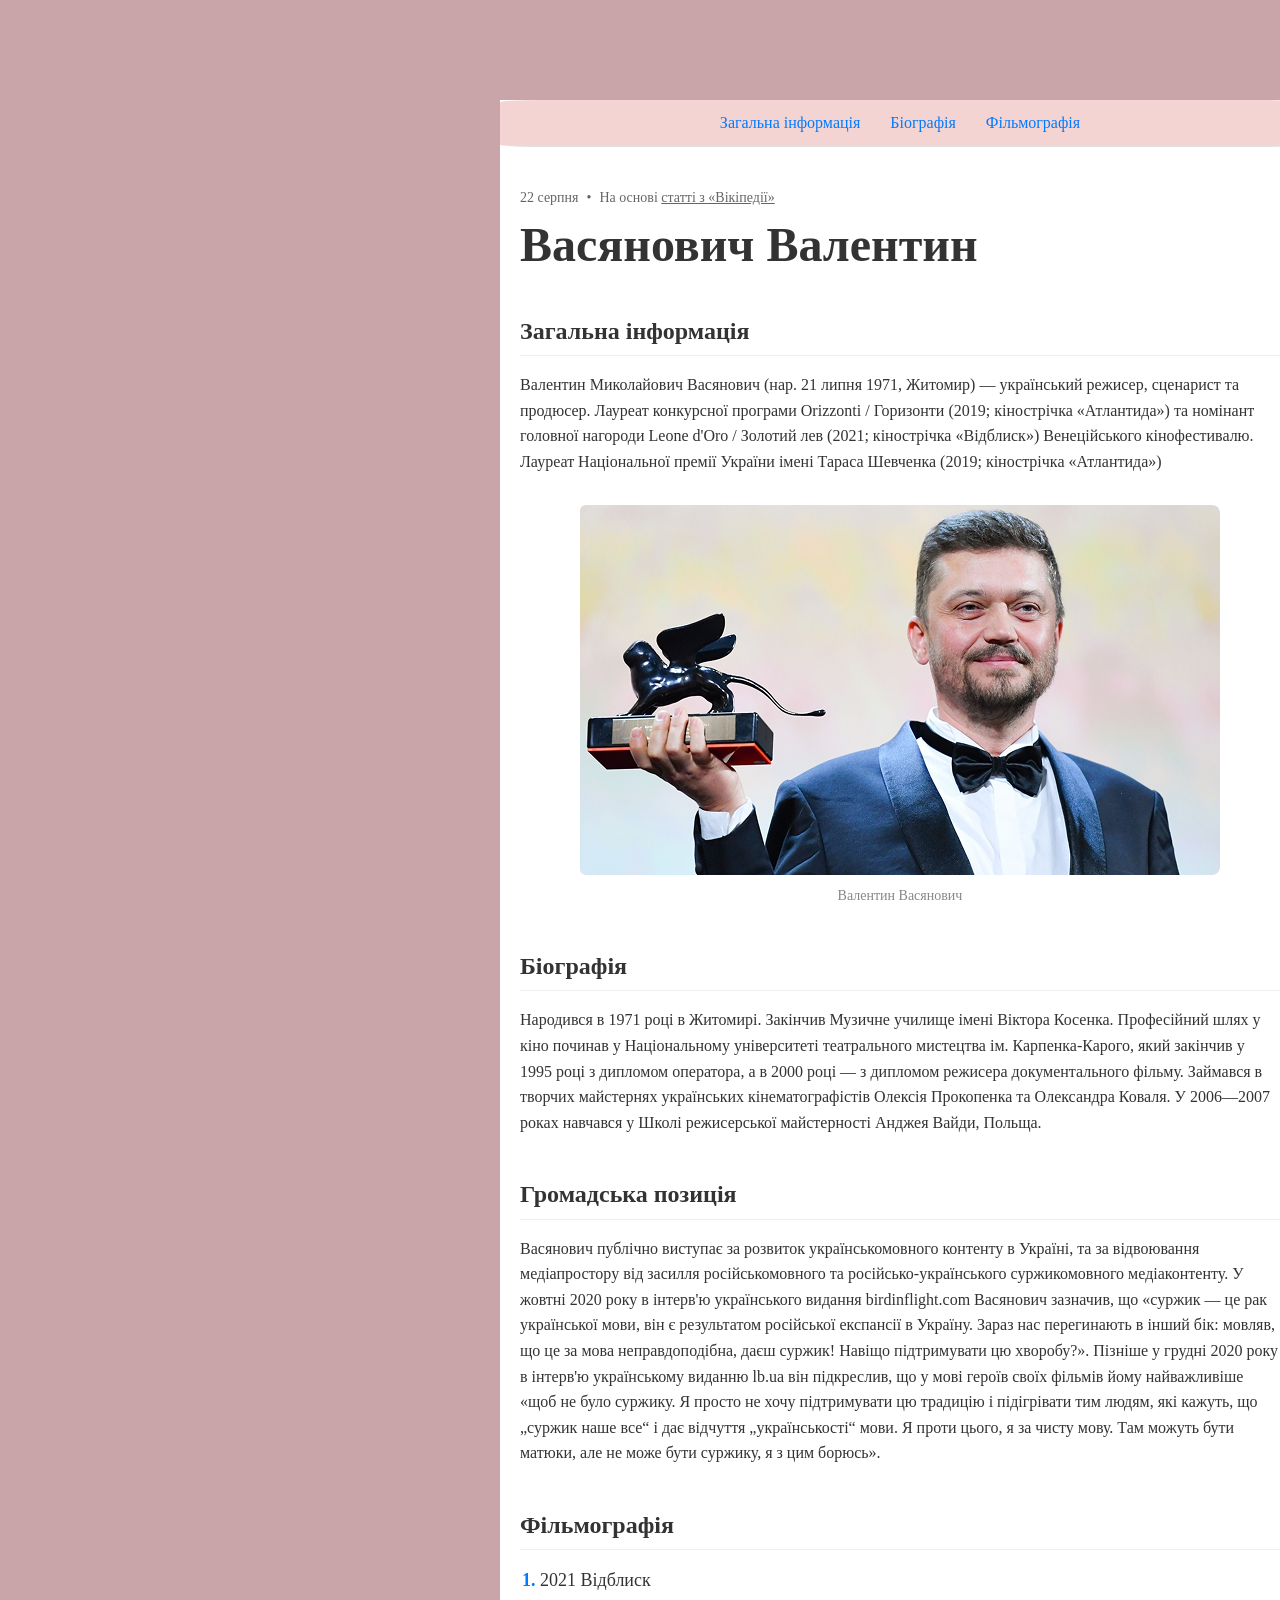
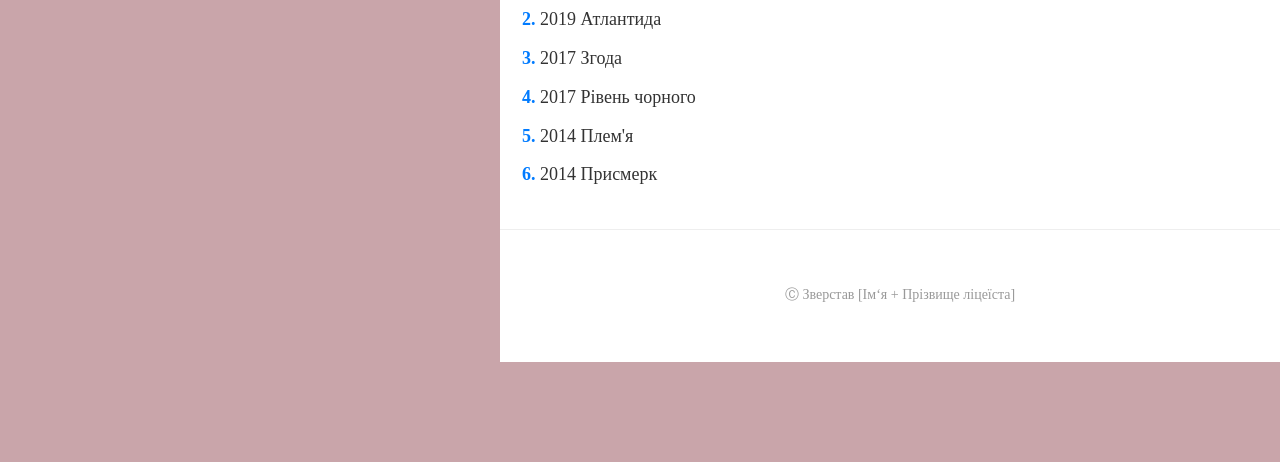
==== practical-3/index.html @ 7296e45e "Add files via upload" ====
<!doctype html>
<html class="no-js" lang="">

<head>
  <meta charset="utf-8">
    <link rel="stylesheet" href="css/style.css">
</head>

<body>
<nav>
    <ul>
        <li><a href="#">Загальна інформація</a></li>
        <li><a href="#">Біографія</a></li>
        <li><a href="#">Фільмографія</a></li>
    </ul>
</nav>
<main>
    <div class="date"><span><p>22 серпня</p></span><p>&bull;</p></span><span>На основі <a href="#">статті з «Вікіпедії»</a></span></div>
    <article><h1>Васянович Валентин</h1></article>
    <section>
        <h2>Загальна інформація</h2>
        <p>Валентин Миколайович Васянович (нар. 21 липня 1971, Житомир) — український режисер, сценарист та продюсер. Лауреат конкурсної програми Orizzonti / Горизонти (2019; кінострічка «Атлантида») та номінант головної нагороди Leone d'Oro / Золотий лев (2021; кінострічка «Відблиск») Венеційського кінофестивалю. Лауреат Національної премії України імені Тараса Шевченка (2019; кінострічка «Атлантида»)</p>
    </section>
    <section>
        <figure>
            <img src="img/image 1.png">
            <figcaption>Валентин Васянович</figcaption>
        </figure>
    </section>
    <section>
        <h2>Біографія</h2>
        <p>Народився в 1971 році в Житомирі. Закінчив Музичне училище імені Віктора Косенка. Професійний шлях у кіно починав у Національному університеті театрального мистецтва ім. Карпенка-Карого, який закінчив у 1995 році з дипломом оператора, а в 2000 році — з дипломом режисера документального фільму. Займався в творчих майстернях українських кінематографістів Олексія Прокопенка та Олександра Коваля.
            У 2006—2007 роках навчався у Школі режисерської майстерності Анджея Вайди, Польща.</p>
    </section>
    <section>
        <h2>Громадська позиція</h2>
        <p>Васянович публічно виступає за розвиток українськомовного контенту в Україні, та за відвоювання медіапростору від засилля російськомовного та російсько-українського суржикомовного медіаконтенту. У жовтні 2020 року в інтерв'ю українського видання birdinflight.com Васянович зазначив, що «суржик — це рак української мови, він є результатом російської експансії в Україну. Зараз нас перегинають в інший бік: мовляв, що це за мова неправдоподібна, даєш суржик! Навіщо підтримувати цю хворобу?». Пізніше у грудні 2020 року в інтерв'ю українському виданню lb.ua він підкреслив, що у мові героїв своїх фільмів йому найважливіше «щоб не було суржику. Я просто не хочу підтримувати цю традицію і підігрівати тим людям, які кажуть, що „суржик наше все“ і дає відчуття „українськості“ мови. Я проти цього, я за чисту мову. Там можуть бути матюки, але не може бути суржику, я з цим борюсь».</p>
    </section>
    <section>
        <h2>Фільмографія</h2>
        <ol>
            <li>2021 Відблиск</li>
            <li>2019 Атлантида</li>
            <li>2017 Згода</li>
            <li>2017 Рівень чорного</li>
            <li>2014 Плем'я</li>
            <li>2014 Присмерк</li>
        </ol>
    </section>
</main>
<footer>
    <p>Ⓒ Зверстав [Ім‘я + Прізвище ліцеїста]</p>
</footer>
</body>

</html>
---- practical-3/css/style.css ----
html {
    background: #C9A5AA;
}
body {
    width: 800px;
    line-height: 1.6;
    color: #333;
    margin: 100px 500px;
    padding: 0;
    background-color: white;
}


nav {

    background: #F4D3D3;
    border-bottom: 1px solid #e0e0e0;
    padding: 10px 0;
    border-radius: 5%;
}

nav ul {
    list-style: none;
    display: flex;
    justify-content: center;
    padding: 0;
    margin: 0;
}

nav li {
    margin: 0 15px;
}

nav a {
    text-decoration: none;
    color: #007bff;
    font-weight: 500;
}

nav a:hover {
    background: white;
}


main {

    margin: 40px auto;
    padding: 0 20px;
}


.date {
    display: flex;
    align-items: center;
    gap: 8px;
    font-size: 14px;
    color: #666;
    margin-bottom: 10px;
}


.date p {
    margin: 0;
    display: inline;
}

.date a {
    color: #666;
}


h1 {
    font-size: 48px;
    font-weight: bold;
    margin: 0 0 30px 0;
    line-height: 1.1;
}

h2 {
    font-size: 24px;
    margin-top: 40px;
    margin-bottom: 15px;
    border-bottom: 1px solid #eee;
    padding-bottom: 5px;
}

/* 6. Тексти та секції */
section {
    margin-bottom: 30px;
}

p {
    margin-bottom: 15px;
}

/* 7. Зображення та підпис */
figure {
    margin: 30px 0;
    text-align: center;
}

figure img {
    max-width: 100%;
    height: auto;
    display: block;
    margin: 0 auto;
}

figcaption {
    margin-top: 10px;
    font-size: 14px;
    color: #888;
}

/* 8. Список фільмографії */
ol {
    padding-left: 20px;
}

ol li {
    margin-bottom: 10px;
    font-size: 18px;
}

/* Стилізація року (перших цифр у списку) */
ol li::marker {
    font-weight: bold;
    color: #007bff;
}

/* 9. Футер */
footer {
    text-align: center;
    padding: 40px 0;
    border-top: 1px solid #eee;
    color: #999;
    font-size: 14px;
}
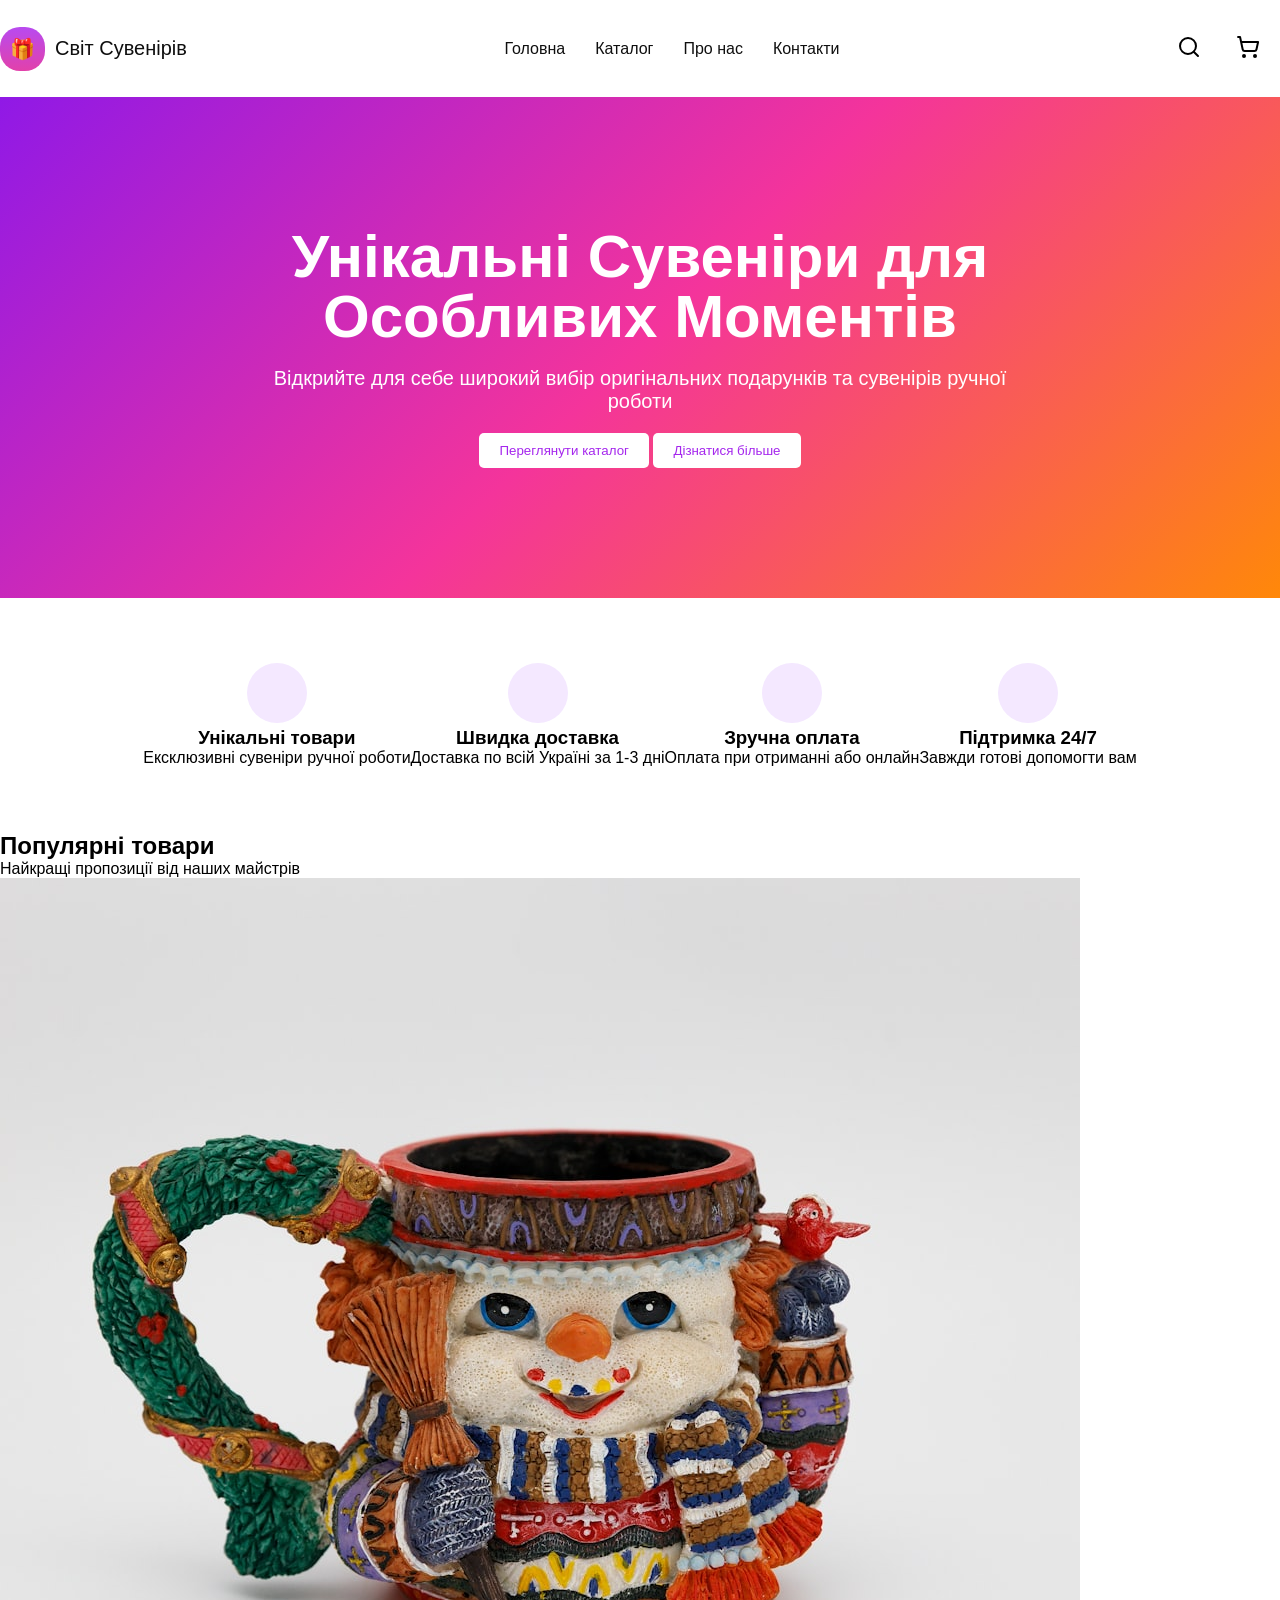
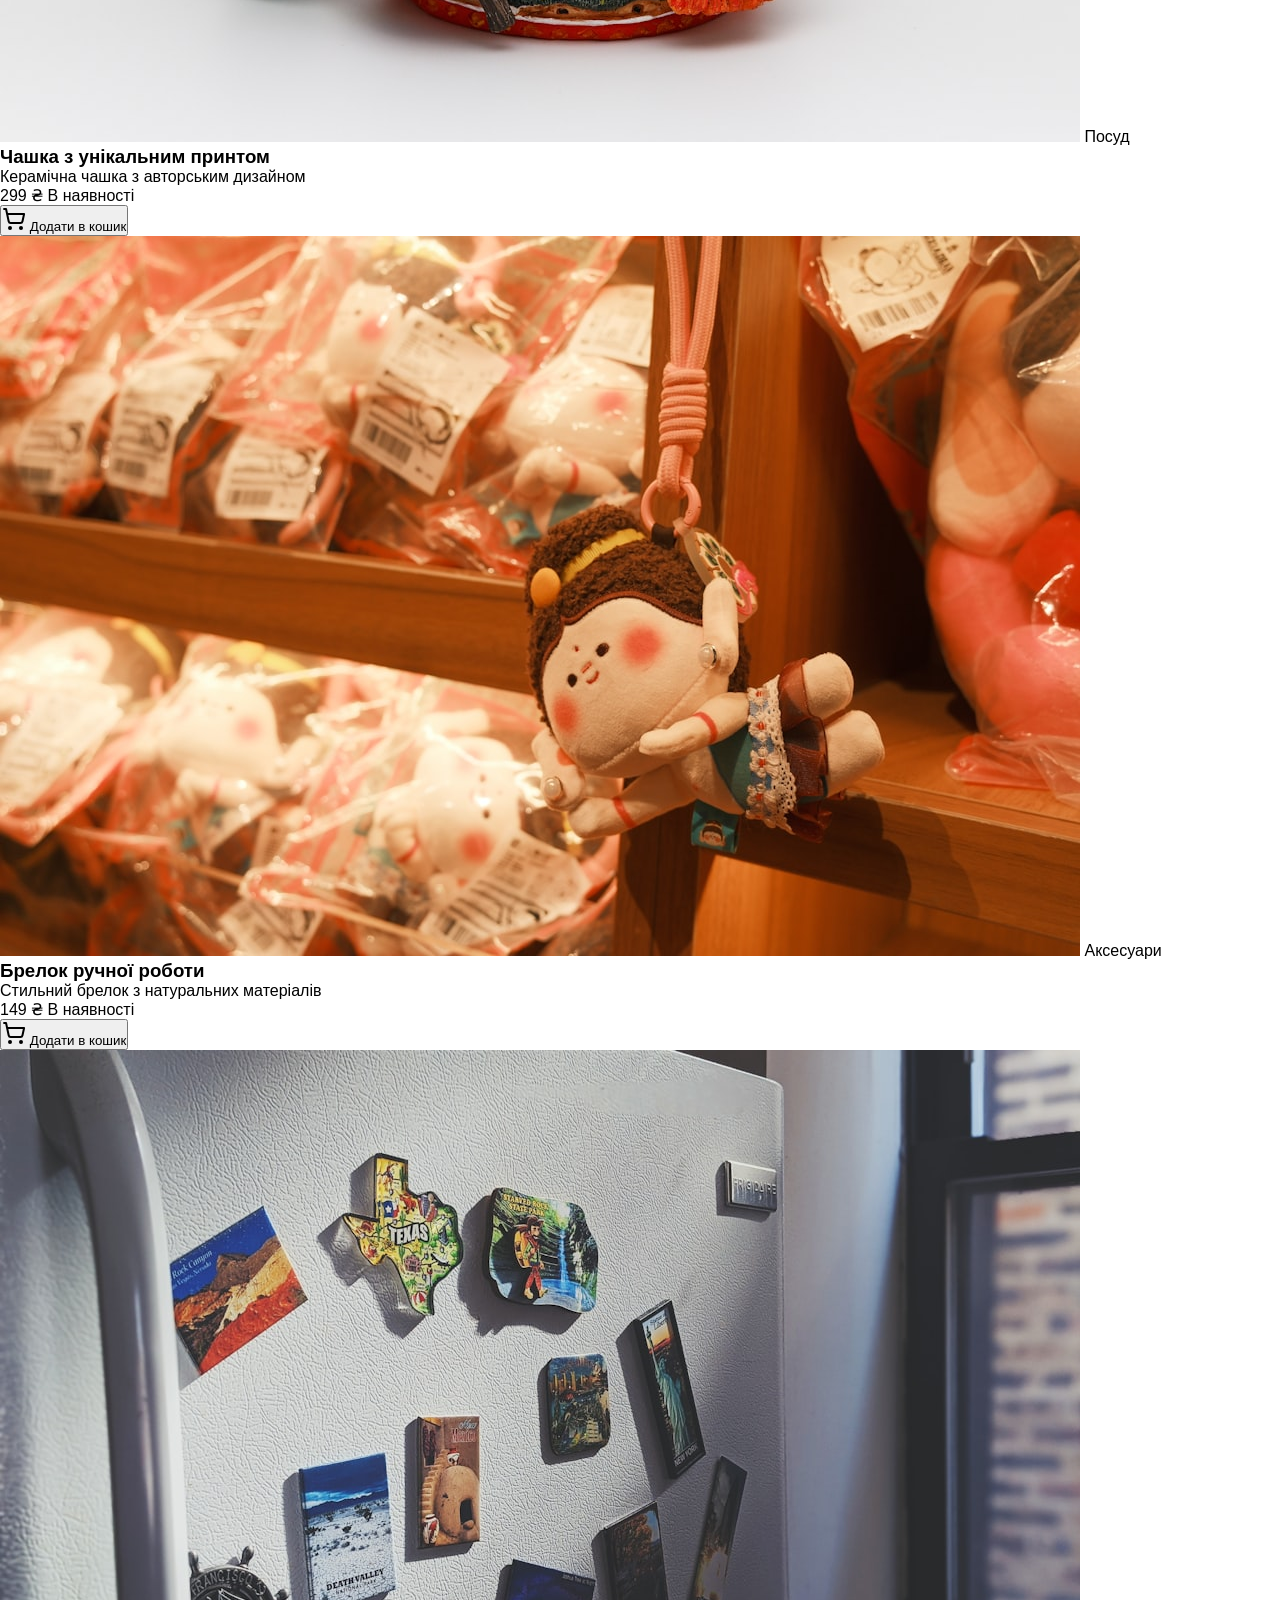
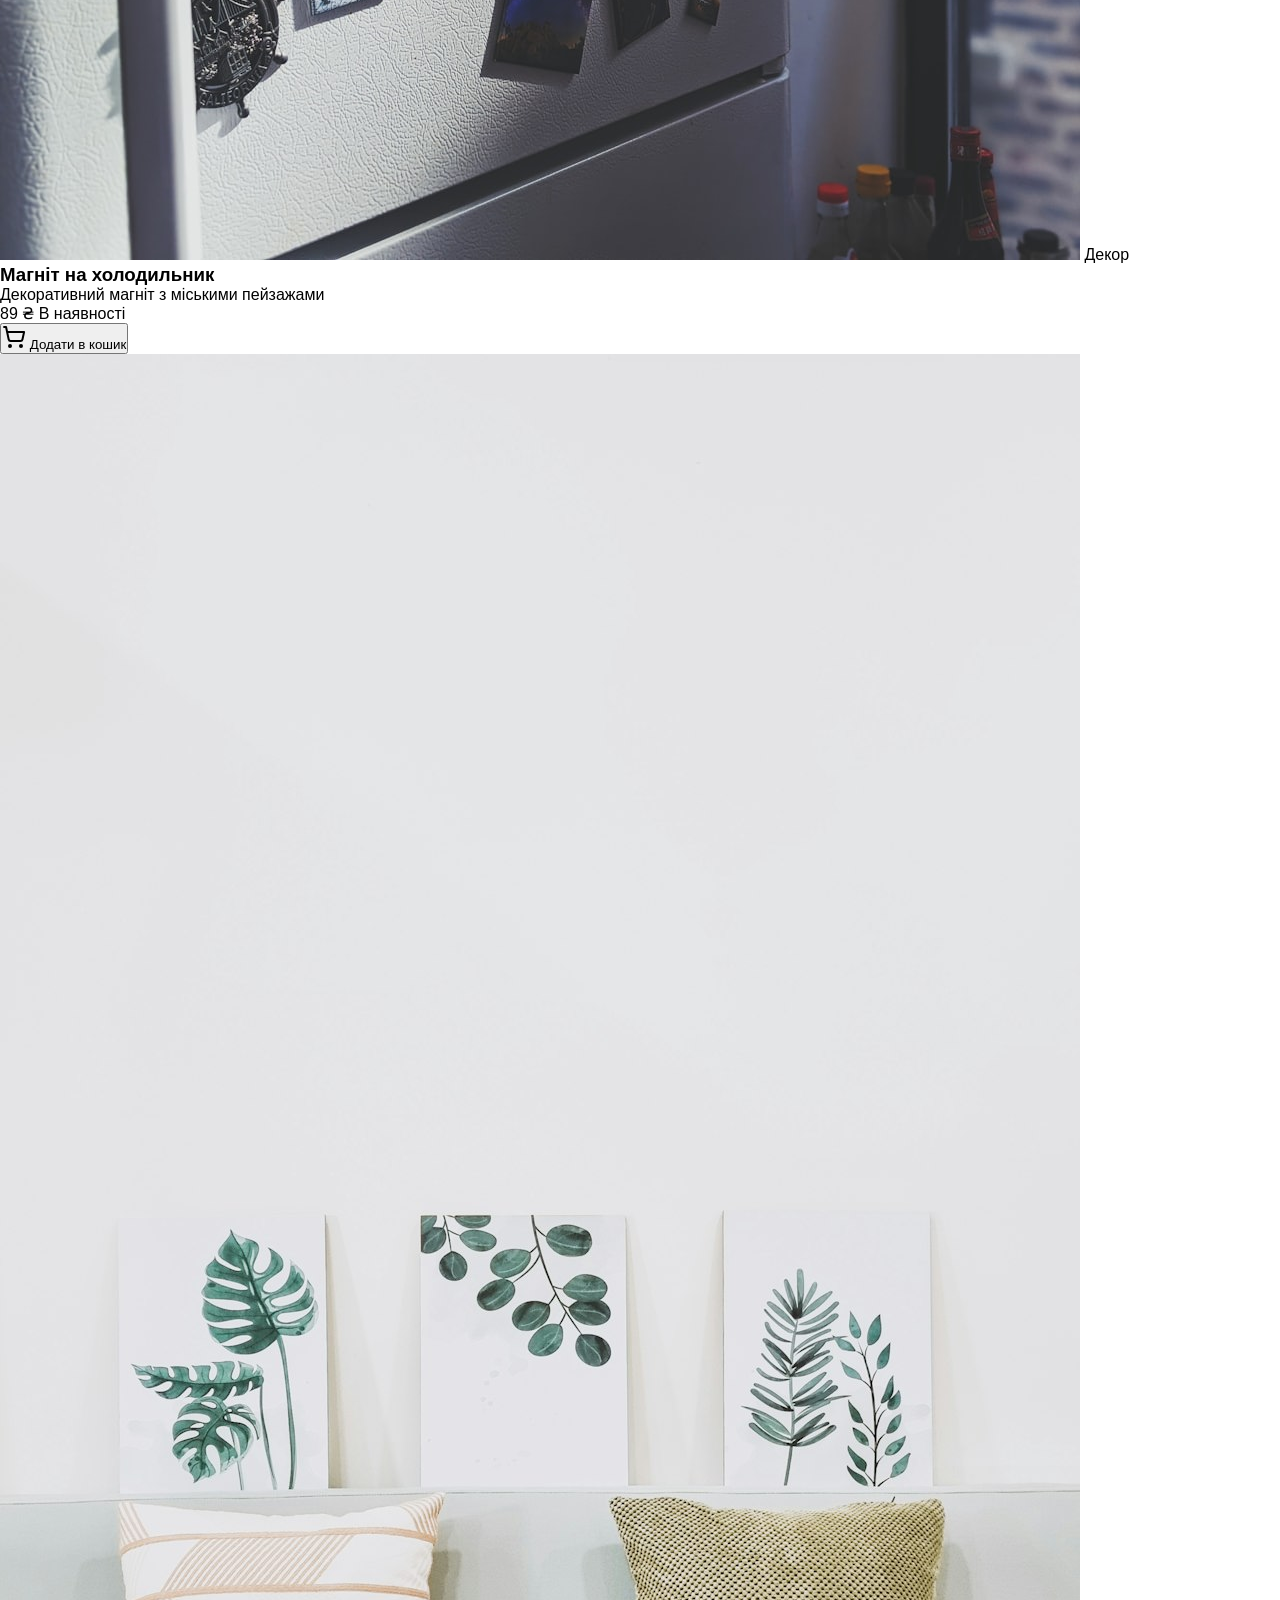
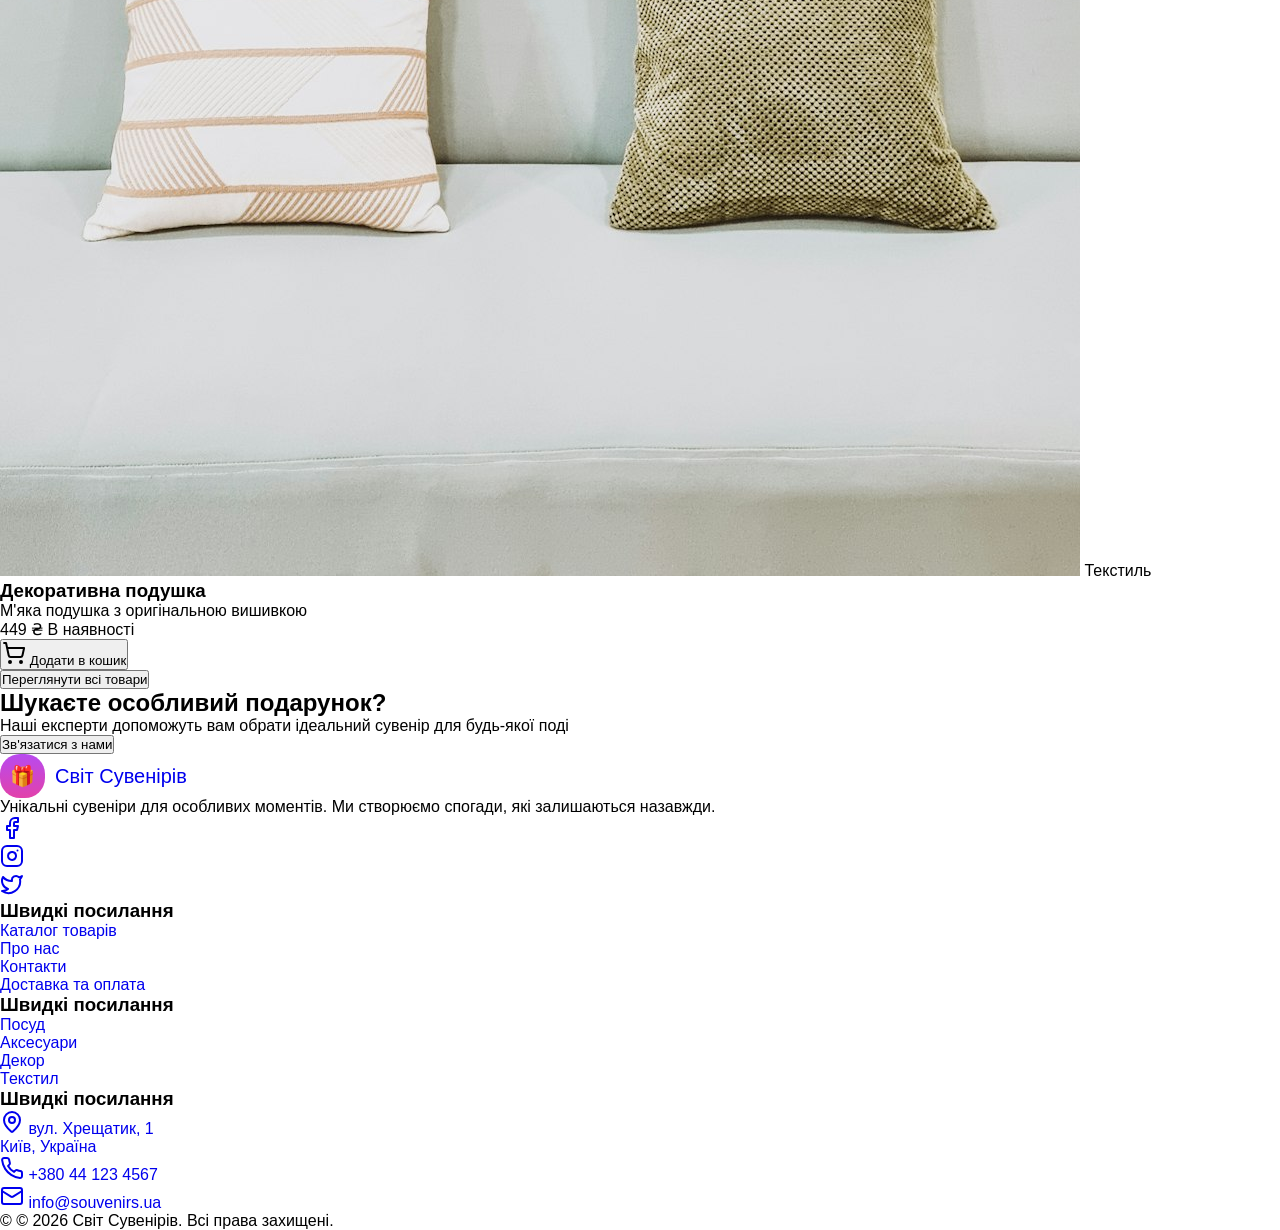
==== commit fa6e6a3d: "Add files via upload" ====
--- a/practical-3/index.html
+++ b/practical-3/index.html
@@ -1,56 +1,191 @@
-<!doctype html>
-<html class="no-js" lang="">
-
-<head>
-  <meta charset="utf-8">
-    <link rel="stylesheet" href="css/style.css">
-</head>
-
-<body>
-<nav>
-    <ul>
-        <li><a href="#">Загальна інформація</a></li>
-        <li><a href="#">Біографія</a></li>
-        <li><a href="#">Фільмографія</a></li>
-    </ul>
-</nav>
-<main>
-    <div class="date"><span><p>22 серпня</p></span><p>&bull;</p></span><span>На основі <a href="#">статті з «Вікіпедії»</a></span></div>
-    <article><h1>Васянович Валентин</h1></article>
-    <section>
-        <h2>Загальна інформація</h2>
-        <p>Валентин Миколайович Васянович (нар. 21 липня 1971, Житомир) — український режисер, сценарист та продюсер. Лауреат конкурсної програми Orizzonti / Горизонти (2019; кінострічка «Атлантида») та номінант головної нагороди Leone d'Oro / Золотий лев (2021; кінострічка «Відблиск») Венеційського кінофестивалю. Лауреат Національної премії України імені Тараса Шевченка (2019; кінострічка «Атлантида»)</p>
-    </section>
-    <section>
-        <figure>
-            <img src="img/image 1.png">
-            <figcaption>Валентин Васянович</figcaption>
-        </figure>
-    </section>
-    <section>
-        <h2>Біографія</h2>
-        <p>Народився в 1971 році в Житомирі. Закінчив Музичне училище імені Віктора Косенка. Професійний шлях у кіно починав у Національному університеті театрального мистецтва ім. Карпенка-Карого, який закінчив у 1995 році з дипломом оператора, а в 2000 році — з дипломом режисера документального фільму. Займався в творчих майстернях українських кінематографістів Олексія Прокопенка та Олександра Коваля.
-            У 2006—2007 роках навчався у Школі режисерської майстерності Анджея Вайди, Польща.</p>
-    </section>
-    <section>
-        <h2>Громадська позиція</h2>
-        <p>Васянович публічно виступає за розвиток українськомовного контенту в Україні, та за відвоювання медіапростору від засилля російськомовного та російсько-українського суржикомовного медіаконтенту. У жовтні 2020 року в інтерв'ю українського видання birdinflight.com Васянович зазначив, що «суржик — це рак української мови, він є результатом російської експансії в Україну. Зараз нас перегинають в інший бік: мовляв, що це за мова неправдоподібна, даєш суржик! Навіщо підтримувати цю хворобу?». Пізніше у грудні 2020 року в інтерв'ю українському виданню lb.ua він підкреслив, що у мові героїв своїх фільмів йому найважливіше «щоб не було суржику. Я просто не хочу підтримувати цю традицію і підігрівати тим людям, які кажуть, що „суржик наше все“ і дає відчуття „українськості“ мови. Я проти цього, я за чисту мову. Там можуть бути матюки, але не може бути суржику, я з цим борюсь».</p>
-    </section>
-    <section>
-        <h2>Фільмографія</h2>
-        <ol>
-            <li>2021 Відблиск</li>
-            <li>2019 Атлантида</li>
-            <li>2017 Згода</li>
-            <li>2017 Рівень чорного</li>
-            <li>2014 Плем'я</li>
-            <li>2014 Присмерк</li>
-        </ol>
-    </section>
-</main>
-<footer>
-    <p>Ⓒ Зверстав [Ім‘я + Прізвище ліцеїста]</p>
-</footer>
-</body>
-
-</html>
+<!DOCTYPE html>
+<html lang="en">
+<head>
+    <link href="style/style.css" rel="stylesheet" type="text/css">
+    <meta charset="UTF-8">
+    <title>Title</title>
+</head>
+<body>
+<header class="header">
+    <div class="header-top wrapper">
+        <div class="logo">
+            <a href="#">
+                <span class="logo-icon">🎁</span>
+                <span class="logo-title">Світ Сувенірів</span>
+            </a>
+        </div>
+        <nav>
+            <ul>
+                <li><a href="#">Головна</a></li>
+                <li><a href="#">Каталог</a></li>
+                <li><a href="#">Про нас</a></li>
+                <li><a href="#">Контакти</a></li>
+            </ul>
+        </nav>
+        <div class="header-top-btn">
+            <button><svg xmlns="http://www.w3.org/2000/svg" width="24" height="24" viewBox="0 0 24 24" fill="none" stroke="currentColor" stroke-width="2" stroke-linecap="round" stroke-linejoin="round" class="lucide lucide-search h-5 w-5"><circle cx="11" cy="11" r="8"></circle><path d="m21 21-4.3-4.3"></path></svg></button>
+            <button><svg xmlns="http://www.w3.org/2000/svg" width="24" height="24" viewBox="0 0 24 24" fill="none" stroke="currentColor" stroke-width="2" stroke-linecap="round" stroke-linejoin="round" class="lucide lucide-shopping-cart h-5 w-5"><circle cx="8" cy="21" r="1"></circle><circle cx="19" cy="21" r="1"></circle><path d="M2.05 2.05h2l2.66 12.42a2 2 0 0 0 2 1.58h9.78a2 2 0 0 0 1.95-1.57l1.65-7.43H5.12"></path></svg></button>
+        </div>
+    </div>
+    <div class="header-bottom">
+        <h1>Унікальні Сувеніри для Особливих Моментів</h1>
+        <p>Відкрийте для себе широкий вибір оригінальних подарунків та сувенірів ручної роботи</p>
+        <div class="header-bottom-btn">
+            <button>Переглянути каталог</button>
+            <button id="btn-hover">Дізнатися більше</button>
+        </div>
+    </div>
+</header>
+<main>
+    <section class="advantages wrapper">
+        <article>
+            <span><svg xmlns="http://www.w3.org/2000/svg" width="24" height="24" viewBox="0 0 24 24" fill="none" stroke="currentColor" stroke-width="2" stroke-linecap="round" stroke-linejoin="round" class="lucide lucide-gift h-8 w-8 text-purple-600"><rect x="3" y="8" width="18" height="4" rx="1"></rect><path d="M12 8v13"></path><path d="M19 12v7a2 2 0 0 1-2 2H7a2 2 0 0 1-2-2v-7"></path><path d="M7.5 8a2.5 2.5 0 0 1 0-5A4.8 8 0 0 1 12 8a4.8 8 0 0 1 4.5-5 2.5 2.5 0 0 1 0 5"></path></span></svg>
+            <h3>Унікальні товари</h3>
+            <p>Ексклюзивні сувеніри ручної роботи</p>
+        </article>
+        <article>
+            <span><svg xmlns="http://www.w3.org/2000/svg" width="24" height="24" viewBox="0 0 24 24" fill="none" stroke="currentColor" stroke-width="2" stroke-linecap="round" stroke-linejoin="round" class="lucide lucide-truck h-8 w-8 text-purple-600"><path d="M14 18V6a2 2 0 0 0-2-2H4a2 2 0 0 0-2 2v11a1 1 0 0 0 1 1h2"></path><path d="M15 18H9"></path><path d="M19 18h2a1 1 0 0 0 1-1v-3.65a1 1 0 0 0-.22-.624l-3.48-4.35A1 1 0 0 0 17.52 8H14"></path><circle cx="17" cy="18" r="2"></circle><circle cx="7" cy="18" r="2"></circle></span></svg>
+            <h3>Швидка доставка</h3>
+            <p>Доставка по всій Україні за 1-3 дні</p>
+        </article>
+        <article>
+            <span><svg xmlns="http://www.w3.org/2000/svg" width="24" height="24" viewBox="0 0 24 24" fill="none" stroke="currentColor" stroke-width="2" stroke-linecap="round" stroke-linejoin="round" class="lucide lucide-credit-card h-8 w-8 text-purple-600"><rect width="20" height="14" x="2" y="5" rx="2"></rect><line x1="2" x2="22" y1="10" y2="10"></line></span></svg>
+            <h3>Зручна оплата</h3>
+            <p>Оплата при отриманні або онлайн</p>
+        </article>
+        <article>
+            <span><svg xmlns="http://www.w3.org/2000/svg" width="24" height="24" viewBox="0 0 24 24" fill="none" stroke="currentColor" stroke-width="2" stroke-linecap="round" stroke-linejoin="round" class="lucide lucide-headphones h-8 w-8 text-purple-600"><path d="M3 14h3a2 2 0 0 1 2 2v3a2 2 0 0 1-2 2H5a2 2 0 0 1-2-2v-7a9 9 0 0 1 18 0v7a2 2 0 0 1-2 2h-1a2 2 0 0 1-2-2v-3a2 2 0 0 1 2-2h3"></path></span></svg>
+            <h3>Підтримка 24/7</h3>
+            <p>Завжди готові допомогти вам</p>
+        </article>
+    </section>
+    <section class="catalog">
+        <h2>Популярні товари</h2>
+        <p>Найкращі пропозиції від наших майстрів</p>
+        <div class="catalog-cards">
+            <article class="card">
+                <img src="images/catalog1.jfif" alt="">
+                <span class="label">Посуд</span>
+                <h3>Чашка з унікальним принтом</h3>
+                <p>Керамічна чашка з авторським дизайном</p>
+                <div class="price">
+                    <span class="cost">299 ₴</span>
+                    <span class="instock">В наявності</span>
+                </div>
+                <button class="card-btn">
+                    <svg xmlns="http://www.w3.org/2000/svg" width="24" height="24" viewBox="0 0 24 24" fill="none" stroke="currentColor" stroke-width="2" stroke-linecap="round" stroke-linejoin="round" class="lucide lucide-shopping-cart mr-2 h-4 w-4"><circle cx="8" cy="21" r="1"></circle><circle cx="19" cy="21" r="1"></circle><path d="M2.05 2.05h2l2.66 12.42a2 2 0 0 0 2 1.58h9.78a2 2 0 0 0 1.95-1.57l1.65-7.43H5.12"></path></svg>
+                    <span>Додати в кошик</span>
+                </button>
+            </article>
+            <article class="card">
+                <img src="images/catalog2.jfif">
+                <span class="label">Аксесуари</span>
+                <h3>Брелок ручної роботи</h3>
+                <p>Стильний брелок з натуральних матеріалів</p>
+                <div class="price">
+                    <span class="cost">149 ₴</span>
+                    <span class="instock">В наявності</span>
+                </div>
+                <button class="card-btn">
+                    <svg xmlns="http://www.w3.org/2000/svg" width="24" height="24" viewBox="0 0 24 24" fill="none" stroke="currentColor" stroke-width="2" stroke-linecap="round" stroke-linejoin="round" class="lucide lucide-shopping-cart mr-2 h-4 w-4"><circle cx="8" cy="21" r="1"></circle><circle cx="19" cy="21" r="1"></circle><path d="M2.05 2.05h2l2.66 12.42a2 2 0 0 0 2 1.58h9.78a2 2 0 0 0 1.95-1.57l1.65-7.43H5.12"></path></svg>
+                    <span>Додати в кошик</span>
+                </button>
+            </article>
+            <article class="card">
+                <img src="images/catalog3.jfif">
+                <span class="label">Декор</span>
+                <h3>Магніт на холодильник</h3>
+                <p>Декоративний магніт з міськими пейзажами</p>
+                <div class="price">
+                    <span class="cost">89 ₴</span>
+                    <span class="instock">В наявності</span>
+                </div>
+                <button class="card-btn">
+                    <svg xmlns="http://www.w3.org/2000/svg" width="24" height="24" viewBox="0 0 24 24" fill="none" stroke="currentColor" stroke-width="2" stroke-linecap="round" stroke-linejoin="round" class="lucide lucide-shopping-cart mr-2 h-4 w-4"><circle cx="8" cy="21" r="1"></circle><circle cx="19" cy="21" r="1"></circle><path d="M2.05 2.05h2l2.66 12.42a2 2 0 0 0 2 1.58h9.78a2 2 0 0 0 1.95-1.57l1.65-7.43H5.12"></path></svg>
+                    <span>Додати в кошик</span>
+                </button>
+            </article>
+            <article class="card">
+                <img src="images/catalog4.jfif">
+                <span class="label">Текстиль</span>
+                <h3>Декоративна подушка</h3>
+                <p>М'яка подушка з оригінальною вишивкою</p>
+                <div class="price">
+                    <span class="cost">449 ₴</span>
+                    <span class="instock">В наявності</span>
+                </div>
+                <button class="card-btn">
+                    <svg xmlns="http://www.w3.org/2000/svg" width="24" height="24" viewBox="0 0 24 24" fill="none" stroke="currentColor" stroke-width="2" stroke-linecap="round" stroke-linejoin="round" class="lucide lucide-shopping-cart mr-2 h-4 w-4"><circle cx="8" cy="21" r="1"></circle><circle cx="19" cy="21" r="1"></circle><path d="M2.05 2.05h2l2.66 12.42a2 2 0 0 0 2 1.58h9.78a2 2 0 0 0 1.95-1.57l1.65-7.43H5.12"></path></svg>
+                    <span>Додати в кошик</span>
+                </button>
+            </article>
+        </div>
+        <button>Переглянути всі товари</button>
+    </section>
+    <section class="send">
+        <h2>Шукаєте особливий подарунок?</h2>
+        <p>Наші експерти допоможуть вам обрати ідеальний сувенір для будь-якої поді</p>
+        <button>Зв'язатися з нами</button>
+    </section>
+</main>
+<footer>
+    <div class="footer-top">
+        <article class="column">
+            <div class="logo">
+                <a href="#">
+                    <span class="logo-icon">🎁</span>
+                    <span class="logo-title">Світ Сувенірів</span>
+                </a>
+            </div>
+            <p>Унікальні сувеніри для особливих моментів. Ми створюємо спогади, які залишаються назавжди.</p>
+            <div class="footer-social">
+                <ul>
+                    <li><a href="#"><svg xmlns="http://www.w3.org/2000/svg" width="24" height="24" viewBox="0 0 24 24" fill="none" stroke="currentColor" stroke-width="2" stroke-linecap="round" stroke-linejoin="round" class="lucide lucide-facebook h-5 w-5"><path d="M18 2h-3a5 5 0 0 0-5 5v3H7v4h3v8h4v-8h3l1-4h-4V7a1 1 0 0 1 1-1h3z"></path></svg></a></li>
+                    <li><a href="#"><svg xmlns="http://www.w3.org/2000/svg" width="24" height="24" viewBox="0 0 24 24" fill="none" stroke="currentColor" stroke-width="2" stroke-linecap="round" stroke-linejoin="round" class="lucide lucide-instagram h-5 w-5"><rect width="20" height="20" x="2" y="2" rx="5" ry="5"></rect><path d="M16 11.37A4 4 0 1 1 12.63 8 4 4 0 0 1 16 11.37z"></path><line x1="17.5" x2="17.51" y1="6.5" y2="6.5"></line></svg></a></li>
+                    <li><a href="#"><svg xmlns="http://www.w3.org/2000/svg" width="24" height="24" viewBox="0 0 24 24" fill="none" stroke="currentColor" stroke-width="2" stroke-linecap="round" stroke-linejoin="round" class="lucide lucide-twitter h-5 w-5"><path d="M22 4s-.7 2.1-2 3.4c1.6 10-9.4 17.3-18 11.6 2.2.1 4.4-.6 6-2C3 15.5.5 9.6 3 5c2.2 2.6 5.6 4.1 9 4-.9-4.2 4-6.6 7-3.8 1.1 0 3-1.2 3-1.2z"></path></svg></a></li>
+                </ul>
+            </div>
+        </article>
+        <article class="column">
+            <h3>Швидкі посилання</h3>
+            <ul>
+                <li><a href="#">Каталог товарів</a></li>
+                <li><a href="#">Про нас</a></li>
+                <li><a href="#">Контакти</a></li>
+                <li><a href="#">Доставка та оплата</a></li>
+            </ul>
+        </article>
+        <article class="column">
+            <h3>Швидкі посилання</h3>
+            <ul>
+                <li><a href="#">Посуд</a></li>
+                <li><a href="#">Аксесуари</a></li>
+                <li><a href="#">Декор</a></li>
+                <li><a href="#">Текстил</a></li>
+            </ul>
+        </article>
+        <article class="column">
+            <h3>Швидкі посилання</h3>
+            <ul>
+                <li><a href="#">
+                    <span><svg xmlns="http://www.w3.org/2000/svg" width="24" height="24" viewBox="0 0 24 24" fill="none" stroke="currentColor" stroke-width="2" stroke-linecap="round" stroke-linejoin="round" class="lucide lucide-map-pin h-5 w-5 flex-shrink-0 mt-0.5"><path d="M20 10c0 4.993-5.539 10.193-7.399 11.799a1 1 0 0 1-1.202 0C9.539 20.193 4 14.993 4 10a8 8 0 0 1 16 0"></path><circle cx="12" cy="10" r="3"></circle></svg></span>
+                    <span>вул. Хрещатик, 1<br> Київ, Україна </span>
+                </a></li>
+                <li><a href="tel:+380 44 123 4567">
+                    <span><svg xmlns="http://www.w3.org/2000/svg" width="24" height="24" viewBox="0 0 24 24" fill="none" stroke="currentColor" stroke-width="2" stroke-linecap="round" stroke-linejoin="round" class="lucide lucide-phone h-5 w-5 flex-shrink-0"><path d="M22 16.92v3a2 2 0 0 1-2.18 2 19.79 19.79 0 0 1-8.63-3.07 19.5 19.5 0 0 1-6-6 19.79 19.79 0 0 1-3.07-8.67A2 2 0 0 1 4.11 2h3a2 2 0 0 1 2 1.72 12.84 12.84 0 0 0 .7 2.81 2 2 0 0 1-.45 2.11L8.09 9.91a16 16 0 0 0 6 6l1.27-1.27a2 2 0 0 1 2.11-.45 12.84 12.84 0 0 0 2.81.7A2 2 0 0 1 22 16.92z"></path></svg></span>
+                    <span>+380 44 123 4567</span>
+                </a></li>
+                <li><a href="mailto:info@souvenirs.ua">
+                    <span><svg xmlns="http://www.w3.org/2000/svg" width="24" height="24" viewBox="0 0 24 24" fill="none" stroke="currentColor" stroke-width="2" stroke-linecap="round" stroke-linejoin="round" class="lucide lucide-mail h-5 w-5 flex-shrink-0"><rect width="20" height="16" x="2" y="4" rx="2"></rect><path d="m22 7-8.97 5.7a1.94 1.94 0 0 1-2.06 0L2 7"></path></svg></span>
+                    <span>info@souvenirs.ua</span>
+                </a></li>
+
+            </ul>
+        </article>
+    </div>
+    <div class="footer-bottom">
+        <p>&copy; © 2026 Світ Сувенірів. Всі права захищені.</p>
+    </div>
+</footer>
+</body>
+</html>
--- a/practical-3/style/style.css
+++ b/practical-3/style/style.css
@@ -0,0 +1,106 @@
+*{
+    box-sizing: border-box;
+    margin: 0;
+    padding: 0;
+    list-style: none;
+    text-decoration: none;
+    font-family: 'segoe ui', Tahoma, Geneva, Verdana, sans-serif;
+}
+.wrapper{
+    max-width: 1400px;
+    margin: 0 auto;
+}
+.header-top{
+    display: flex;
+    justify-content: space-between;
+    align-items: center;
+    padding: 15px 0;
+
+}
+header a{
+    color: #0F0F0F;
+}
+.logo a{
+    display: flex;
+    align-items: center;
+    column-gap: 10px;
+    font-size: 20px;
+}
+.logo-icon{
+    font-size: 20px;
+    background: linear-gradient(#b84af0, #e241aa);
+    padding: 10px;
+    border-radius: 20px;
+}
+.logo-title{
+    font-weight: 400;
+}
+nav ul{
+    display: flex;
+    column-gap: 30px;
+}
+nav ul li a:hover{
+    color: #a527ed
+}
+.header-top-btn{
+    display: flex;
+    column-gap: 15px;
+    padding: 10px;
+}
+.header-top-btn button{
+    border: none;
+    padding: 10px;
+    background: transparent;
+}
+.header-top-btn button:hover{
+    background: #eaeaea;
+    border-radius: 10px;
+}
+.header-bottom{
+    display: flex;
+    flex-direction: column;
+    align-items: center;
+    padding: 130px 0px;
+    color: #ffffff;
+    background: linear-gradient(135deg, #9019e6, #f4349b, #ff8809);
+    row-gap: 20px;
+}
+.header-bottom h1{
+    font-size: 60px;
+    font-weight: 600;
+    width: 760px;
+    line-height: 60px;
+    text-align: center;
+}
+.header-bottom p{
+    font-size: 20px;
+    width: 760px;
+    text-align: center;
+    font-weight: 400;
+}
+.header-bottom-btn button{
+    border: none;
+    background: #ffffff;
+    padding: 10px 20px;
+    border-radius: 5px;
+    color: #a527ed;
+    font-weight: 500;
+    cursor: pointer;
+}
+#btn-hover:hover{
+    background: transparent;
+    color: #0f0f0f;
+    outline: 1px solid #ffffff;
+}
+.advantages{
+    display: flex;
+    justify-content: center;
+    padding: 65px 0px;
+    text-align: center;
+}
+.advantages article svg{
+    background: #f4e8ff;
+    padding: 30px;
+    border-radius: 50%;
+    color: #9217ec;
+}
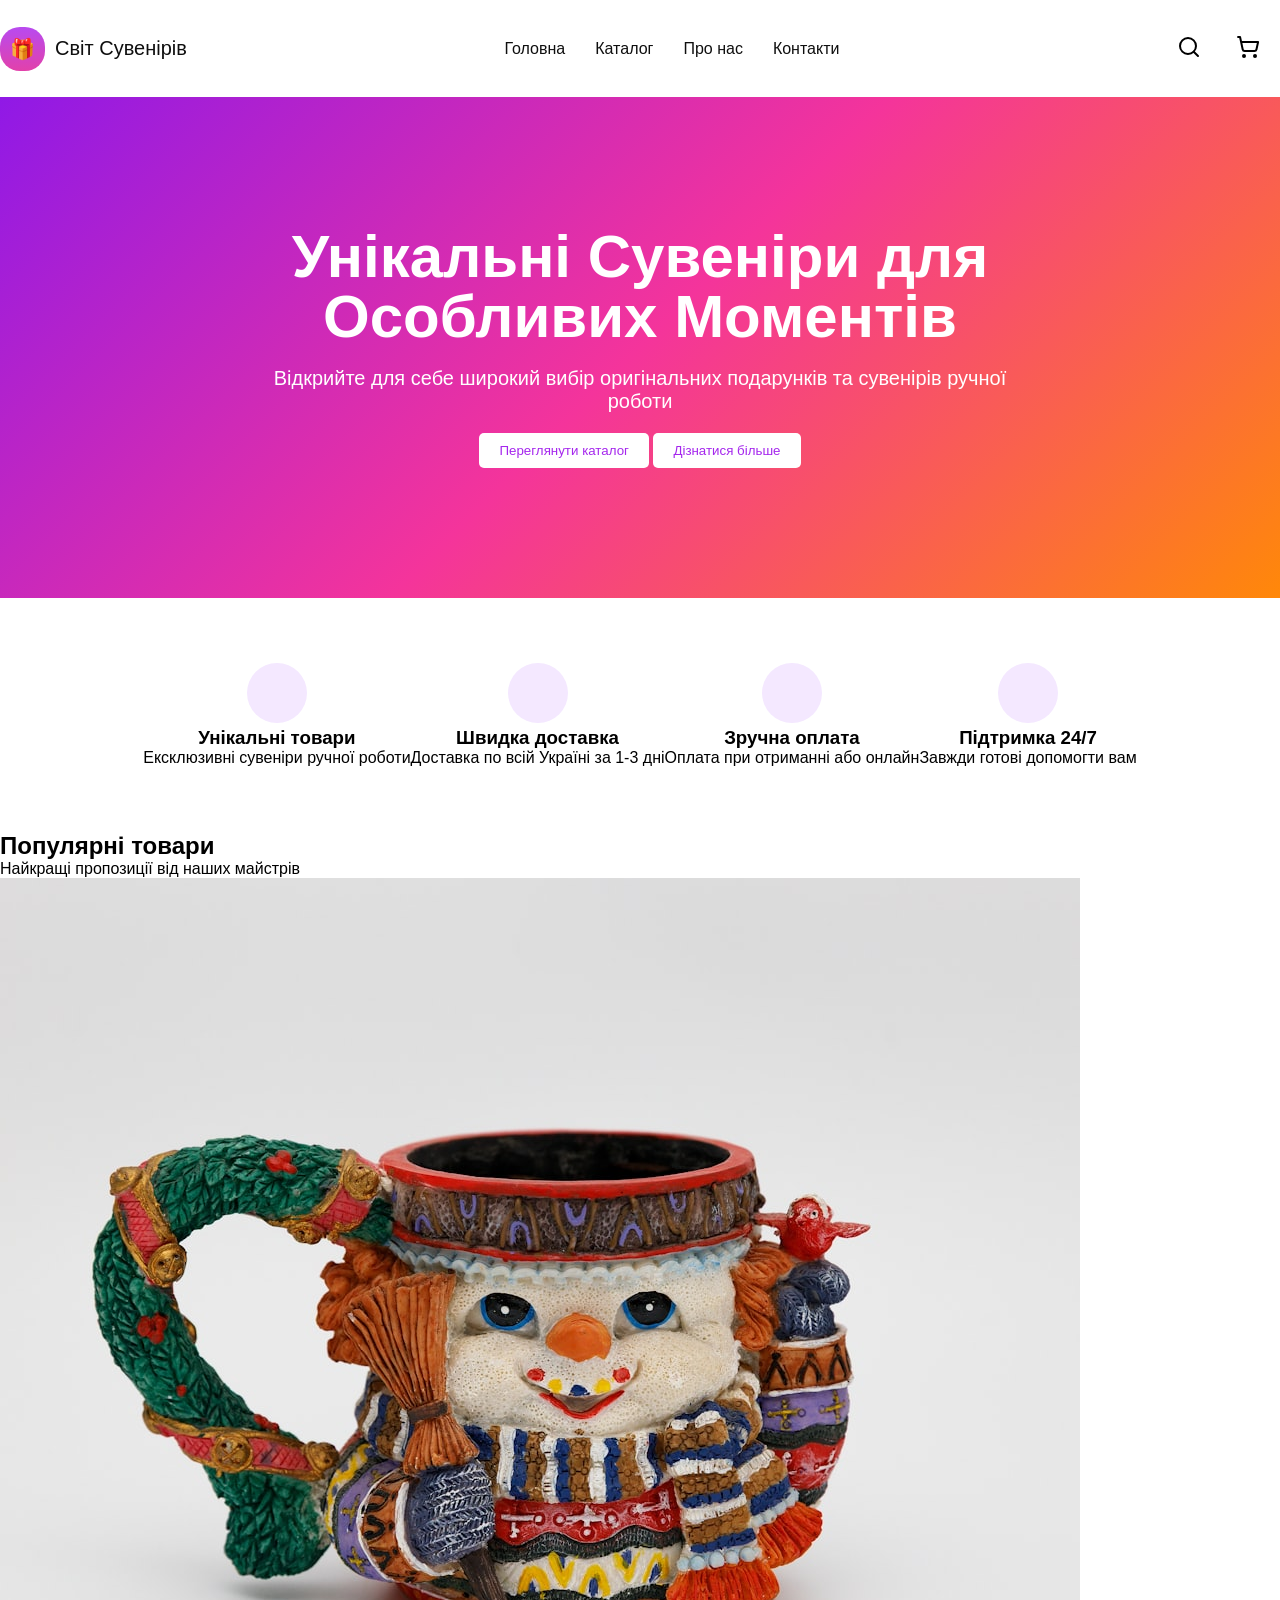
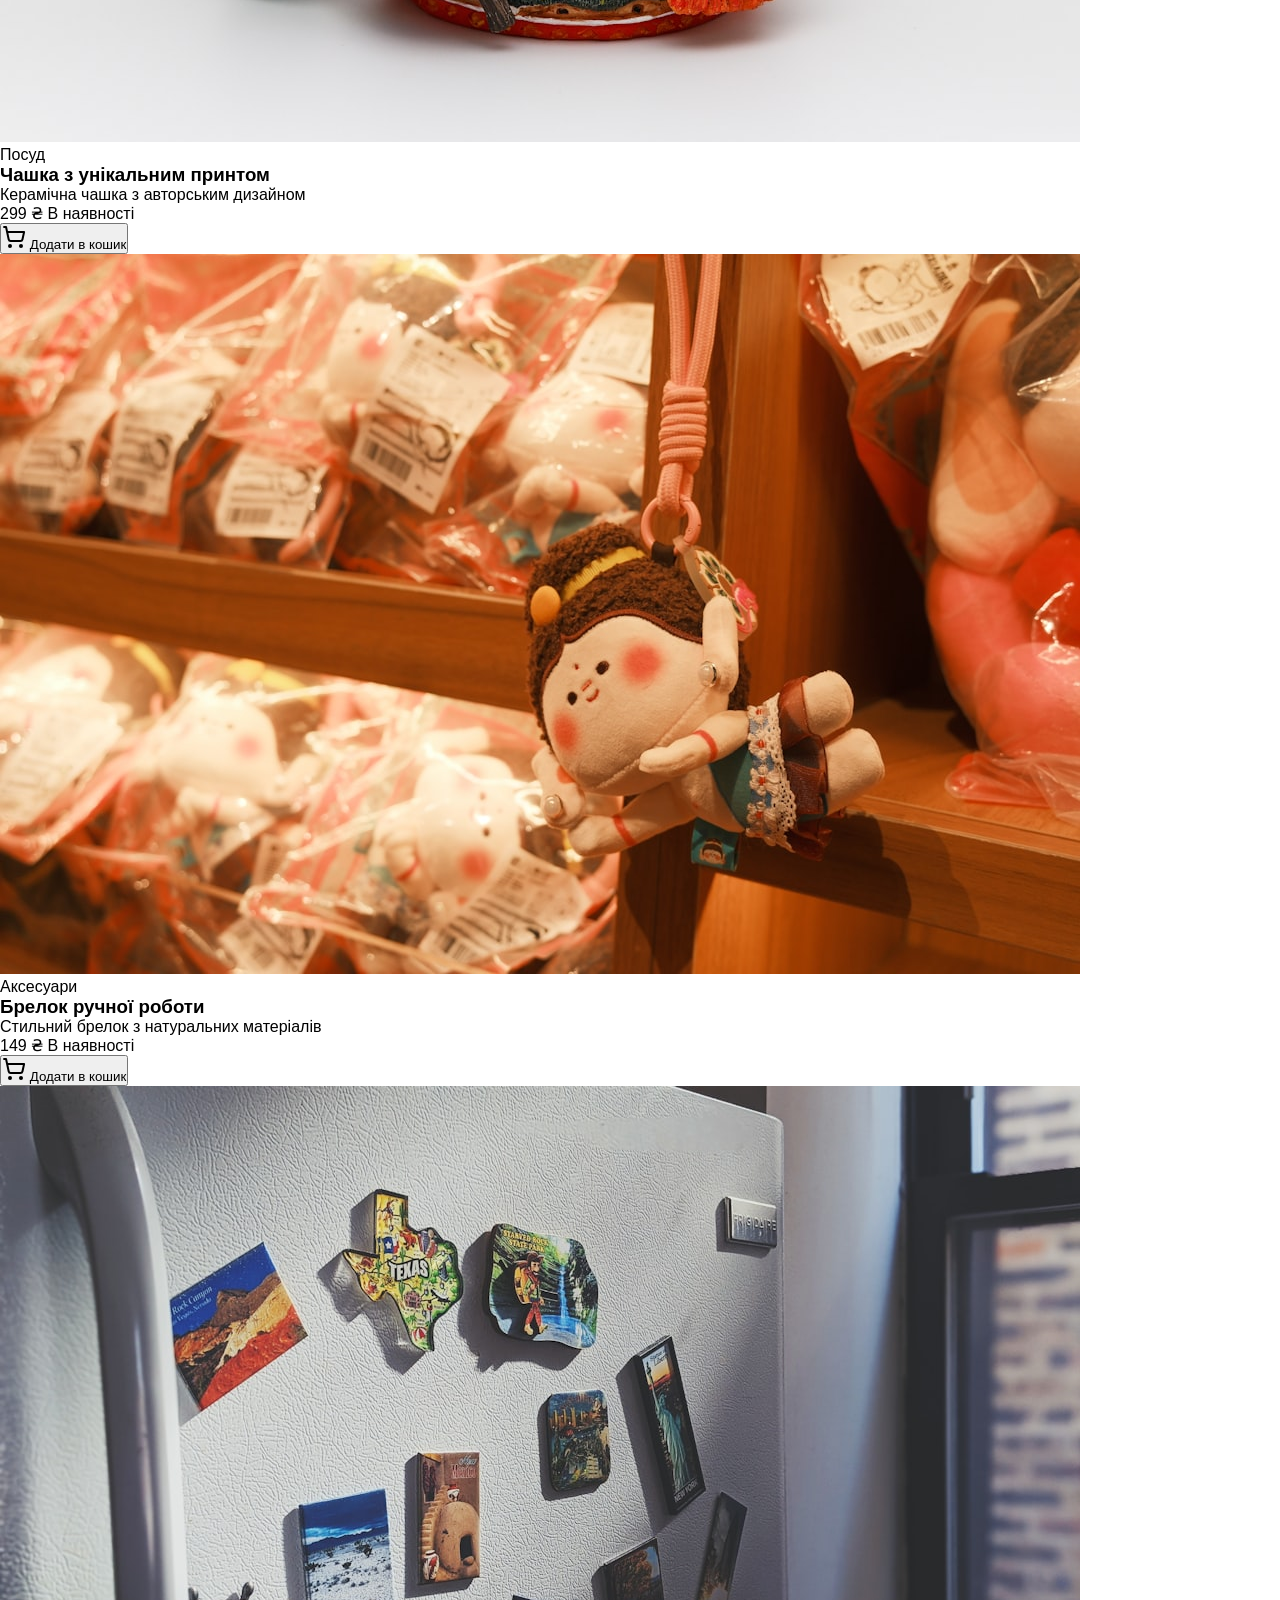
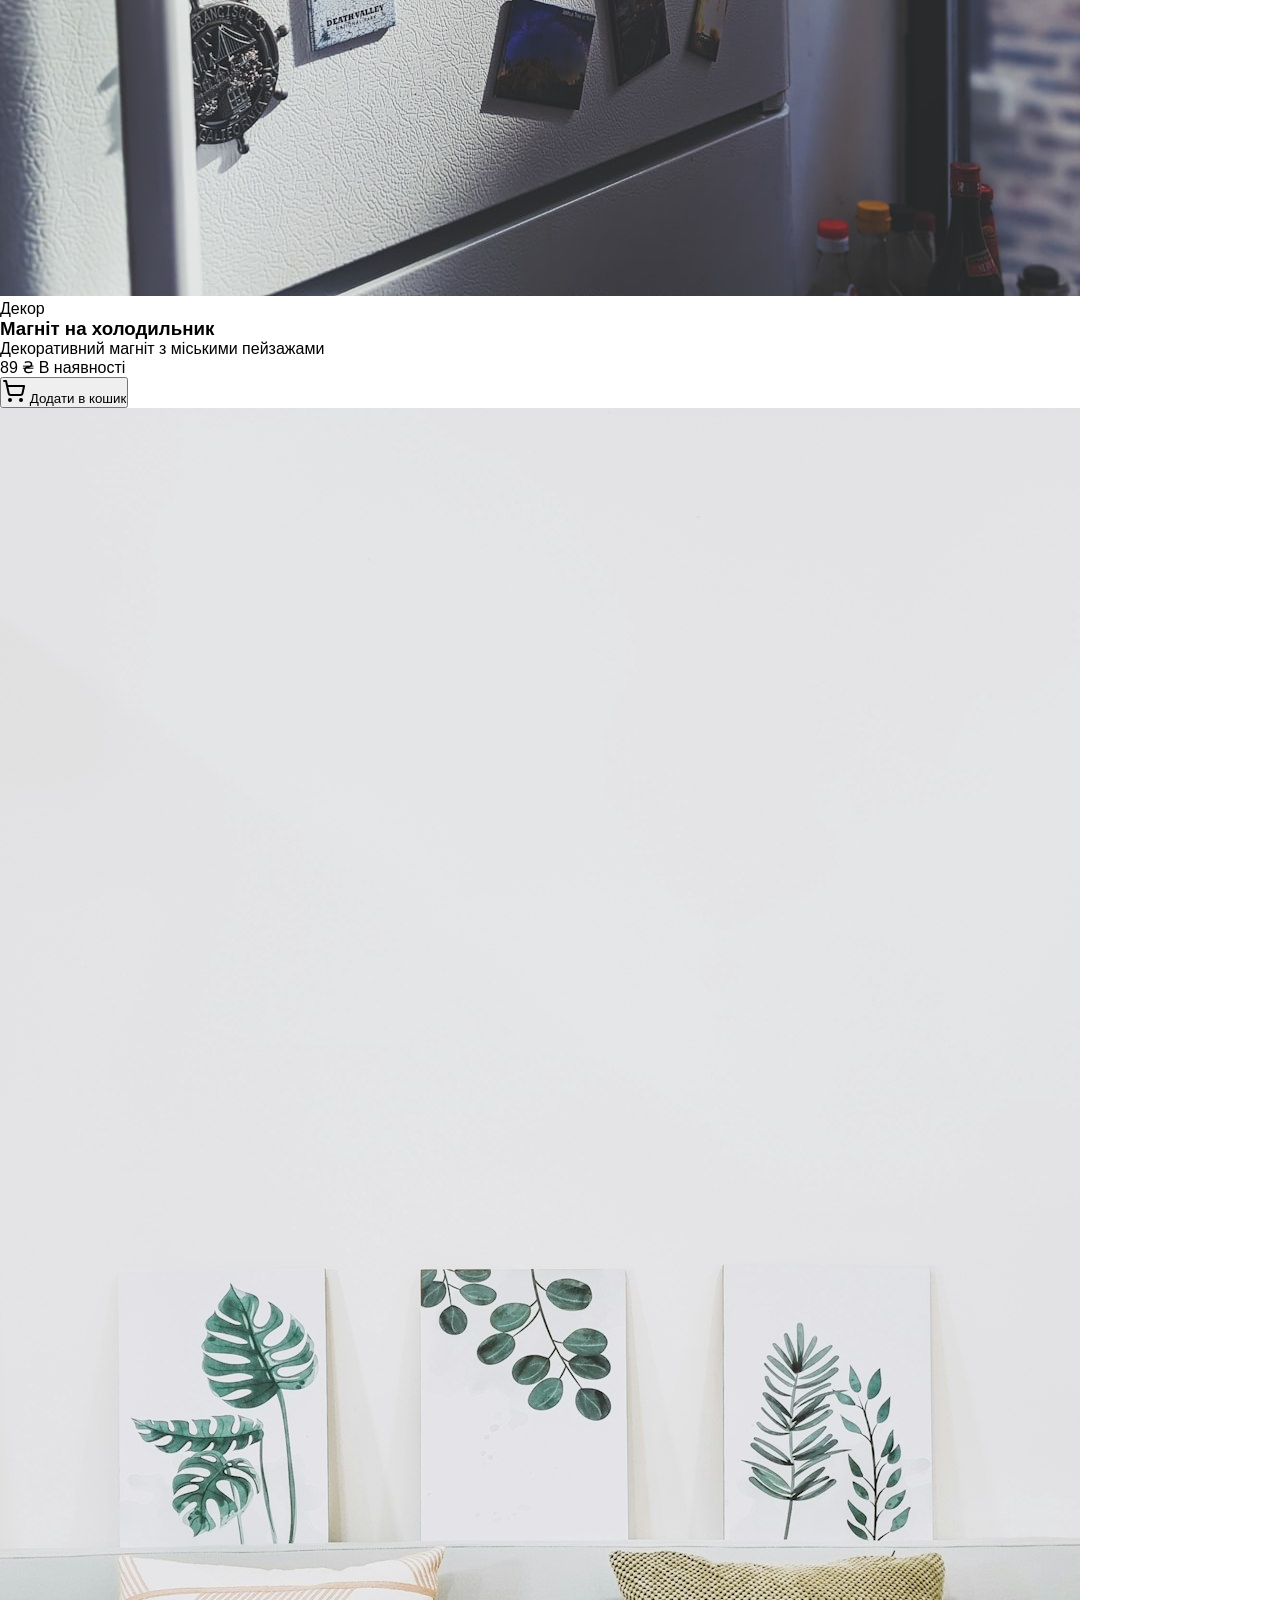
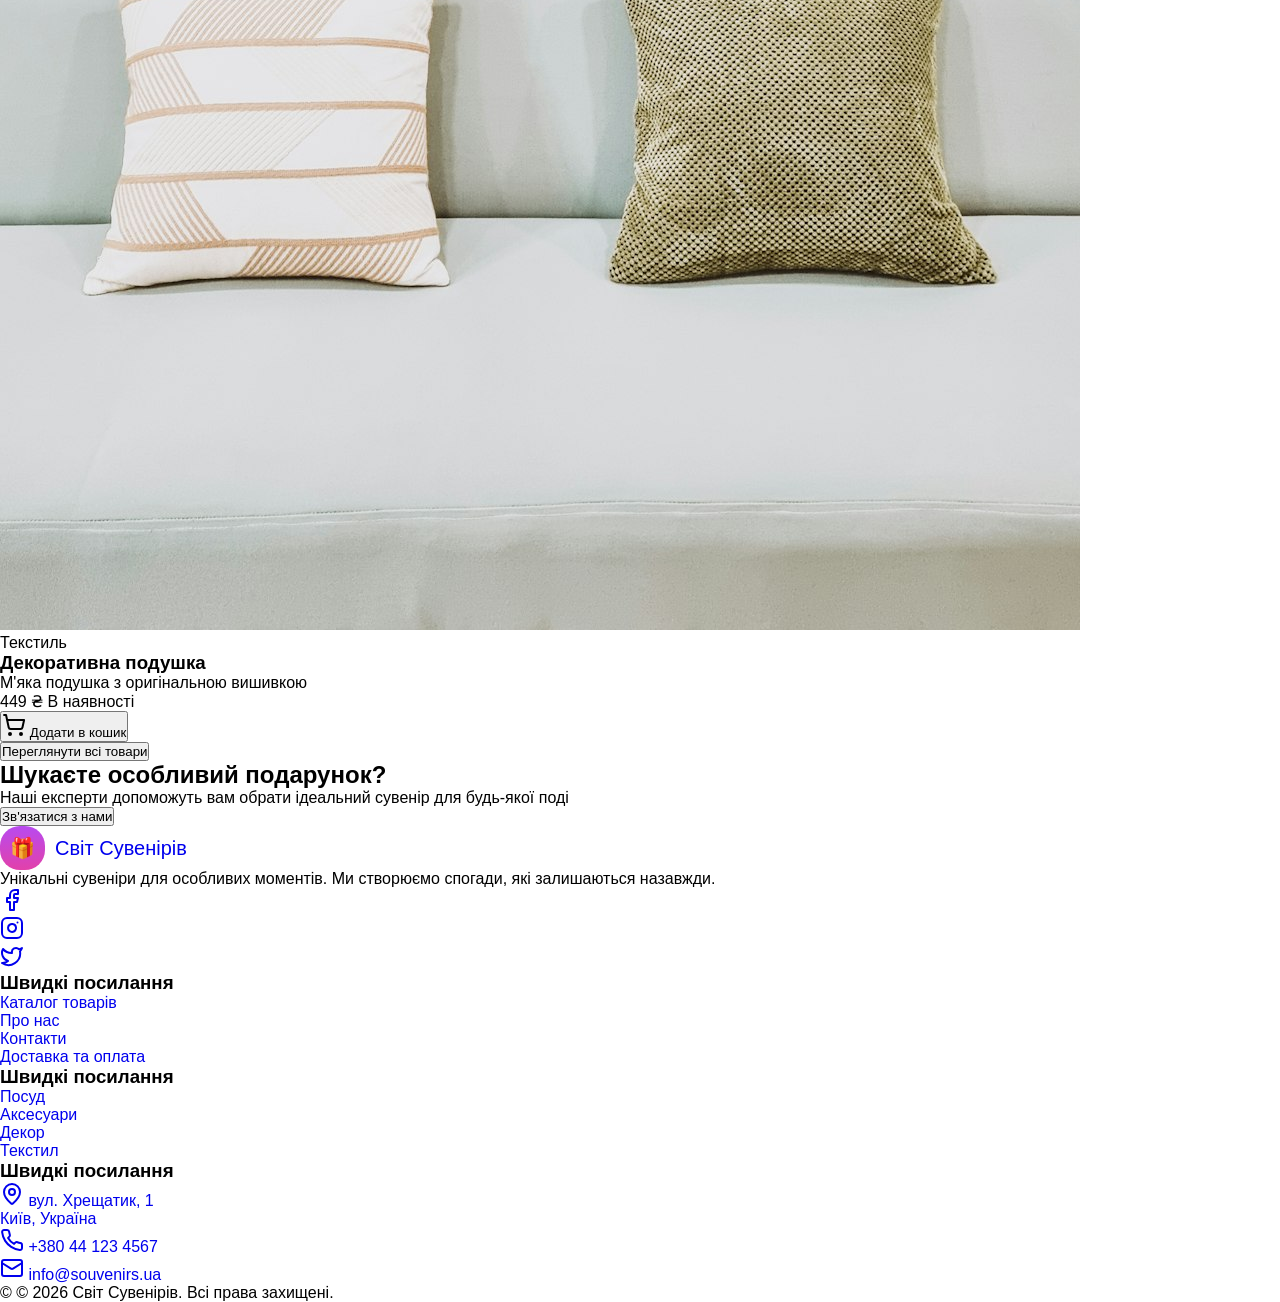
==== commit b9fd776d: "Add files via upload" ====
--- a/practical-3/index.html
+++ b/practical-3/index.html
@@ -59,65 +59,73 @@
             <p>Завжди готові допомогти вам</p>
         </article>
     </section>
-    <section class="catalog">
+    <section class="catalog wrapper">
         <h2>Популярні товари</h2>
         <p>Найкращі пропозиції від наших майстрів</p>
         <div class="catalog-cards">
             <article class="card">
                 <img src="images/catalog1.jfif" alt="">
-                <span class="label">Посуд</span>
-                <h3>Чашка з унікальним принтом</h3>
-                <p>Керамічна чашка з авторським дизайном</p>
-                <div class="price">
-                    <span class="cost">299 ₴</span>
-                    <span class="instock">В наявності</span>
+                <div class="card-text">
+                    <span class="label">Посуд</span>
+                    <h3>Чашка з унікальним принтом</h3>
+                    <p>Керамічна чашка з авторським дизайном</p>
+                    <div class="price">
+                        <span class="cost">299 ₴</span>
+                        <span class="instock">В наявності</span>
+                    </div>
+                    <button class="card-btn">
+                        <span><svg xmlns="http://www.w3.org/2000/svg" width="24" height="24" viewBox="0 0 24 24" fill="none" stroke="currentColor" stroke-width="2" stroke-linecap="round" stroke-linejoin="round" class="lucide lucide-shopping-cart mr-2 h-4 w-4"><circle cx="8" cy="21" r="1"></circle><circle cx="19" cy="21" r="1"></circle><path d="M2.05 2.05h2l2.66 12.42a2 2 0 0 0 2 1.58h9.78a2 2 0 0 0 1.95-1.57l1.65-7.43H5.12"></path></svg></span>
+                        <span>Додати в кошик</span>
+                    </button>
                 </div>
-                <button class="card-btn">
-                    <svg xmlns="http://www.w3.org/2000/svg" width="24" height="24" viewBox="0 0 24 24" fill="none" stroke="currentColor" stroke-width="2" stroke-linecap="round" stroke-linejoin="round" class="lucide lucide-shopping-cart mr-2 h-4 w-4"><circle cx="8" cy="21" r="1"></circle><circle cx="19" cy="21" r="1"></circle><path d="M2.05 2.05h2l2.66 12.42a2 2 0 0 0 2 1.58h9.78a2 2 0 0 0 1.95-1.57l1.65-7.43H5.12"></path></svg>
-                    <span>Додати в кошик</span>
-                </button>
             </article>
             <article class="card">
                 <img src="images/catalog2.jfif">
-                <span class="label">Аксесуари</span>
-                <h3>Брелок ручної роботи</h3>
-                <p>Стильний брелок з натуральних матеріалів</p>
-                <div class="price">
-                    <span class="cost">149 ₴</span>
-                    <span class="instock">В наявності</span>
+                <div class="card-text">
+                    <span class="label">Аксесуари</span>
+                    <h3>Брелок ручної роботи</h3>
+                    <p>Стильний брелок з натуральних матеріалів</p>
+                    <div class="price">
+                        <span class="cost">149 ₴</span>
+                        <span class="instock">В наявності</span>
+                    </div>
+                    <button class="card-btn">
+                        <span><svg xmlns="http://www.w3.org/2000/svg" width="24" height="24" viewBox="0 0 24 24" fill="none" stroke="currentColor" stroke-width="2" stroke-linecap="round" stroke-linejoin="round" class="lucide lucide-shopping-cart mr-2 h-4 w-4"><circle cx="8" cy="21" r="1"></circle><circle cx="19" cy="21" r="1"></circle><path d="M2.05 2.05h2l2.66 12.42a2 2 0 0 0 2 1.58h9.78a2 2 0 0 0 1.95-1.57l1.65-7.43H5.12"></path></svg></span>
+                        <span>Додати в кошик</span>
+                    </button>
                 </div>
-                <button class="card-btn">
-                    <svg xmlns="http://www.w3.org/2000/svg" width="24" height="24" viewBox="0 0 24 24" fill="none" stroke="currentColor" stroke-width="2" stroke-linecap="round" stroke-linejoin="round" class="lucide lucide-shopping-cart mr-2 h-4 w-4"><circle cx="8" cy="21" r="1"></circle><circle cx="19" cy="21" r="1"></circle><path d="M2.05 2.05h2l2.66 12.42a2 2 0 0 0 2 1.58h9.78a2 2 0 0 0 1.95-1.57l1.65-7.43H5.12"></path></svg>
-                    <span>Додати в кошик</span>
-                </button>
             </article>
             <article class="card">
                 <img src="images/catalog3.jfif">
-                <span class="label">Декор</span>
-                <h3>Магніт на холодильник</h3>
-                <p>Декоративний магніт з міськими пейзажами</p>
-                <div class="price">
-                    <span class="cost">89 ₴</span>
-                    <span class="instock">В наявності</span>
+                <div class="card-text">
+                    <span class="label">Декор</span>
+                    <h3>Магніт на холодильник</h3>
+                    <p>Декоративний магніт з міськими пейзажами</p>
+                    <div class="price">
+                        <span class="cost">89 ₴</span>
+                        <span class="instock">В наявності</span>
+                    </div>
+                    <button class="card-btn">
+                        <span><svg xmlns="http://www.w3.org/2000/svg" width="24" height="24" viewBox="0 0 24 24" fill="none" stroke="currentColor" stroke-width="2" stroke-linecap="round" stroke-linejoin="round" class="lucide lucide-shopping-cart mr-2 h-4 w-4"><circle cx="8" cy="21" r="1"></circle><circle cx="19" cy="21" r="1"></circle><path d="M2.05 2.05h2l2.66 12.42a2 2 0 0 0 2 1.58h9.78a2 2 0 0 0 1.95-1.57l1.65-7.43H5.12"></path></svg></span>
+                        <span>Додати в кошик</span>
+                    </button>
                 </div>
-                <button class="card-btn">
-                    <svg xmlns="http://www.w3.org/2000/svg" width="24" height="24" viewBox="0 0 24 24" fill="none" stroke="currentColor" stroke-width="2" stroke-linecap="round" stroke-linejoin="round" class="lucide lucide-shopping-cart mr-2 h-4 w-4"><circle cx="8" cy="21" r="1"></circle><circle cx="19" cy="21" r="1"></circle><path d="M2.05 2.05h2l2.66 12.42a2 2 0 0 0 2 1.58h9.78a2 2 0 0 0 1.95-1.57l1.65-7.43H5.12"></path></svg>
-                    <span>Додати в кошик</span>
-                </button>
             </article>
             <article class="card">
                 <img src="images/catalog4.jfif">
-                <span class="label">Текстиль</span>
-                <h3>Декоративна подушка</h3>
-                <p>М'яка подушка з оригінальною вишивкою</p>
-                <div class="price">
-                    <span class="cost">449 ₴</span>
-                    <span class="instock">В наявності</span>
+                <div class="card-text">
+                    <span class="label">Текстиль</span>
+                    <h3>Декоративна подушка</h3>
+                    <p>М'яка подушка з оригінальною вишивкою</p>
+                    <div class="price">
+                        <span class="cost">449 ₴</span>
+                        <span class="instock">В наявності</span>
+                    </div>
+                    <button class="card-btn">
+                        <span><svg xmlns="http://www.w3.org/2000/svg" width="24" height="24" viewBox="0 0 24 24" fill="none" stroke="currentColor" stroke-width="2" stroke-linecap="round" stroke-linejoin="round" class="lucide lucide-shopping-cart mr-2 h-4 w-4"><circle cx="8" cy="21" r="1"></circle><circle cx="19" cy="21" r="1"></circle><path d="M2.05 2.05h2l2.66 12.42a2 2 0 0 0 2 1.58h9.78a2 2 0 0 0 1.95-1.57l1.65-7.43H5.12"></path></svg></span>
+                        <span>Додати в кошик</span>
+                    </button>
                 </div>
-                <button class="card-btn">
-                    <svg xmlns="http://www.w3.org/2000/svg" width="24" height="24" viewBox="0 0 24 24" fill="none" stroke="currentColor" stroke-width="2" stroke-linecap="round" stroke-linejoin="round" class="lucide lucide-shopping-cart mr-2 h-4 w-4"><circle cx="8" cy="21" r="1"></circle><circle cx="19" cy="21" r="1"></circle><path d="M2.05 2.05h2l2.66 12.42a2 2 0 0 0 2 1.58h9.78a2 2 0 0 0 1.95-1.57l1.65-7.43H5.12"></path></svg>
-                    <span>Додати в кошик</span>
-                </button>
             </article>
         </div>
         <button>Переглянути всі товари</button>
